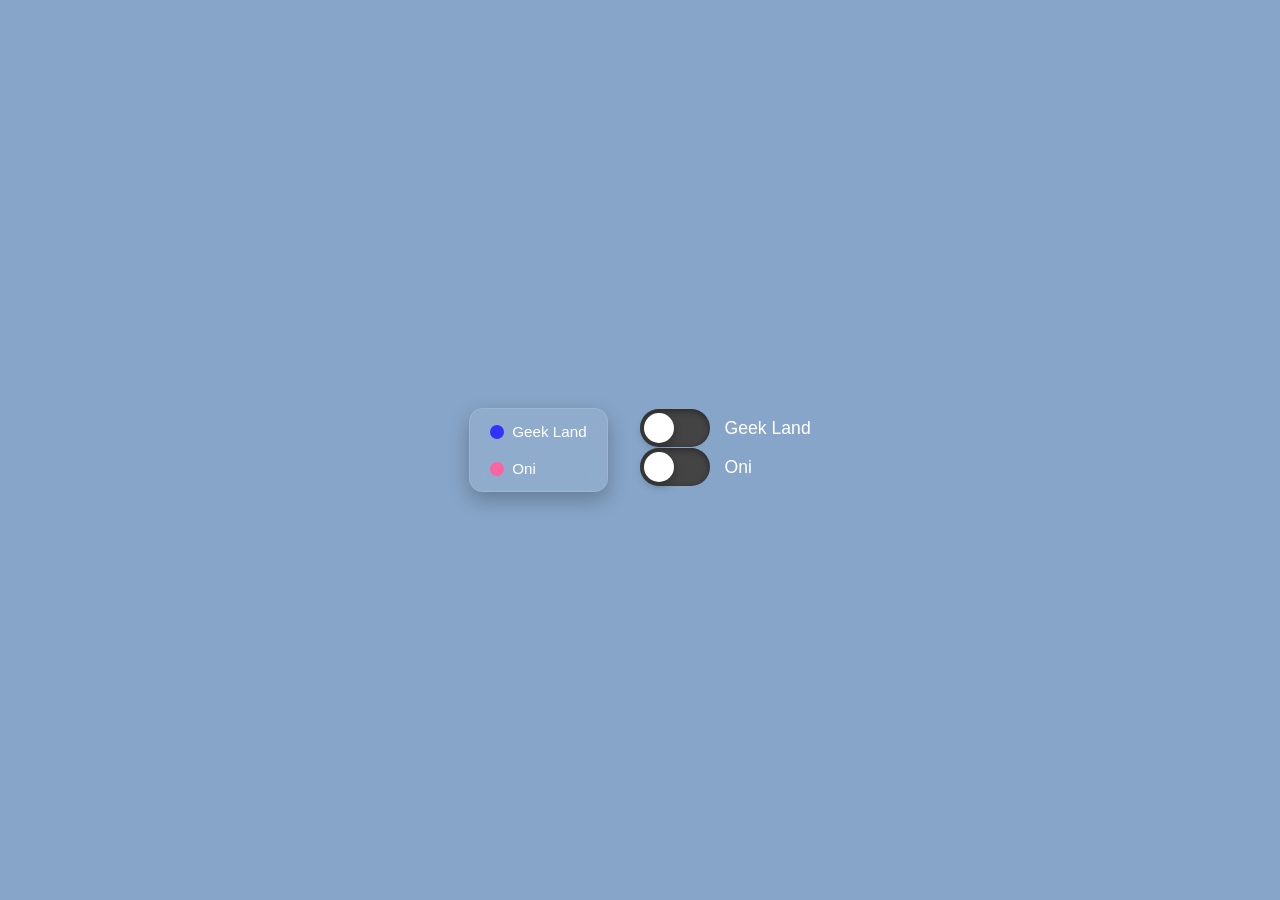
==== season_four/index.html @ 25dd7ee1 "feat: building a map for season 4. new files = [html, css, js]" ====
<!DOCTYPE html>
<html lang="en">
<head>
  <meta charset="UTF-8" />
  <title>Project ML</title>
  <link rel="stylesheet" href="styles.css?v=1" />
</head>
<body>
    <div id="top-container">
      <div id="ls">
        <!-- make a ledgend -->
         <div class="legend">
            <div class="legend-item">
                <span class="geekLand legend-color"></span>
                <span>Geek Land</span>
            </div>

            <div class="legend-item">
                <span class="oni legend-color"></span>
                <span>Oni</span>
            </div>

        </div>
      </div>
      <div id="rs">
        <div class="toggle-container">
            <label for="geekToggle" class="toggle">
                <input type="checkbox" id="geekToggle">
                <span class="slider"></span>
            </label>
            <span class="toggle-label">Geek Land</span>
        </div>

        <div class="toggle-container">
            <label for="oniToggle" class="toggle">
                <input type="checkbox" id="oniToggle">
                <span class="slider"></span>
            </label>
            <span class="toggle-label">Oni</span>
        </div>
      </div>
    </div>
    <div id="bottom-container"></div>
  
  <script src="app.js?v=1"></script>
</body>
</html>
---- season_four/styles.css ----
* {
    margin: 0;
    padding: 0;
    box-sizing: border-box;
}

:root {
    --geekColor: rgb(50, 50, 250);
    --oniColor: rgb(250, 100, 160);
}

body {
    height: 100vh;
    display: flex;
    flex-direction: column;
    justify-content: center;
    align-items: center;
    background: rgb(135, 165, 200);
    font-family: Arial, sans-serif;
}

#top-container {
    border: black 1px;
    display: flex;
    flex-direction: row;
    gap: 2rem;
}

/* ------- TOGGLES --------- */
.toggle-container {
    display: flex;
    align-items: center;
    gap: 15px;
    margin-top: 1px;
}

.toggle {
    position: relative;
    width: 70px;
    height: 38px;
}

.toggle input {
    display: none;
}

.slider {
    position: absolute;
    inset: 0;
    background: #444;
    border-radius: 50px;
    cursor: pointer;
    transition: all 0.3s ease;
    box-shadow: inset 0 2px 6px rgba(0,0,0,0.4);
}

.slider::before {
    content: "";
    position: absolute;
    width: 30px;
    height: 30px;
    left: 4px;
    top: 4px;
    background: white;
    border-radius: 50%;
    transition: all 0.3s ease;
    box-shadow: 0 4px 10px rgba(0,0,0,0.3);
}

input:checked + .slider {
    background: linear-gradient(135deg, #00c6ff, #0072ff);
    box-shadow: 0 0 15px rgba(0, 114, 255, 0.5);
}

input:checked + .slider::before {
    transform: translateX(32px);
}

.toggle-label {
    color: white;
    font-size: 1.1rem;
    min-width: 35px;
    transition: color 0.3s ease;
}

/* ------- LEGENDS -------- */
.legend {
    display: flex;
    flex-direction: column;
    gap: 20px;
    padding: 14px 20px;
    background: rgba(255, 255, 255, 0.08);
    border: 1px solid rgba(255, 255, 255, 0.12);
    border-radius: 14px;
    backdrop-filter: blur(10px);
    box-shadow: 0 8px 20px rgba(0, 0, 0, 0.25);
    width: fit-content;
    font-family: Arial, sans-serif;
    color: white;
}

.legend-item {
    display: flex;
    align-items: center;
    gap: 8px;
    font-size: 0.95rem;
}

.legend-color {
    width: 14px;
    height: 14px;
    border-radius: 50%;
    display: inline-block;
    box-shadow: 0 0 8px rgba(255,255,255,0.15);
}

.geekLand {
    background: var(--geekColor);
    box-shadow: var(--geekColor);
}
.oni {
    background: var(--oniColor);
    box-shadow: var(--oniColor);
}
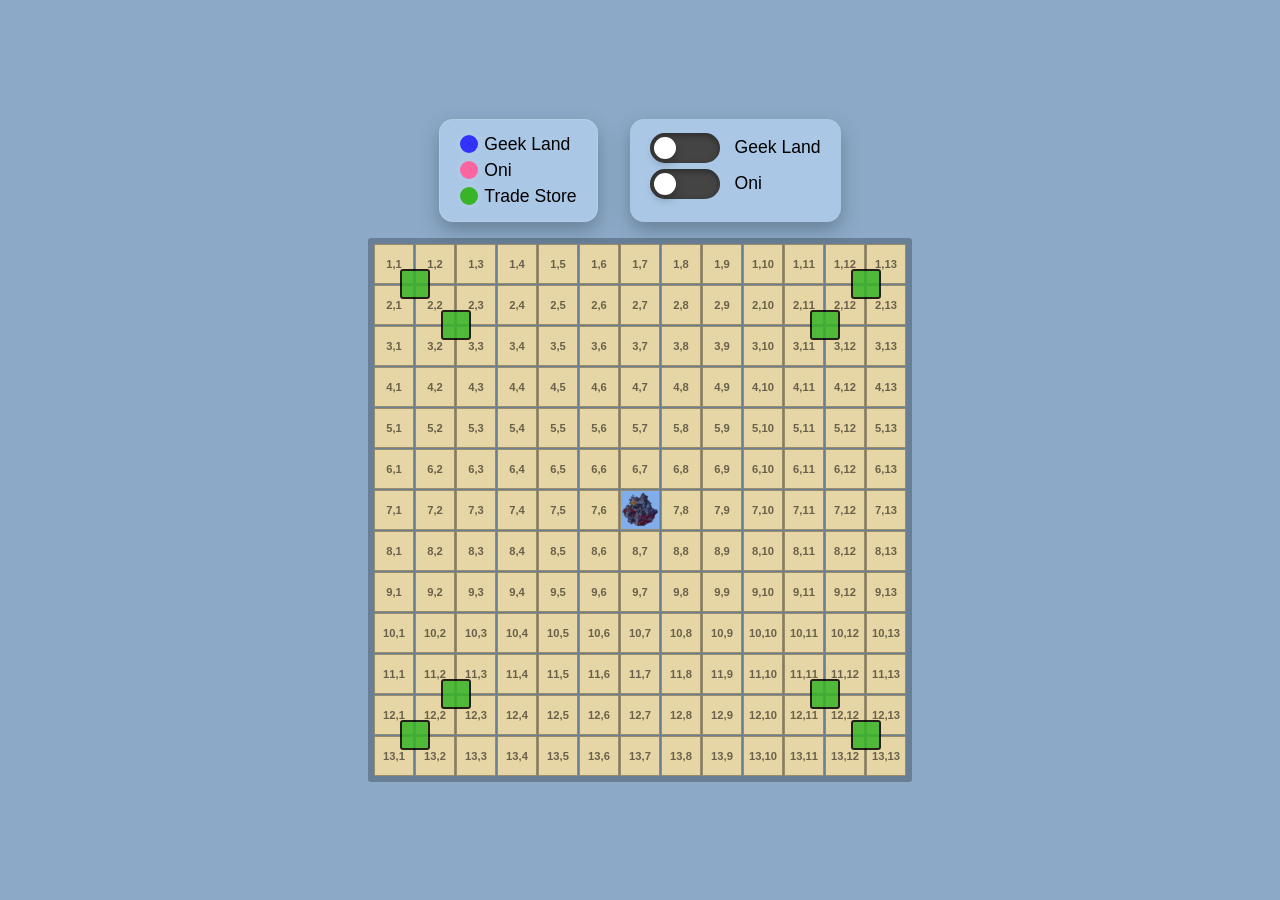
==== commit cf2a139c: "feat: added trade stores, fixed styling, updated land" ====
--- a/season_four/index.html
+++ b/season_four/index.html
@@ -11,15 +11,19 @@
         <!-- make a ledgend -->
          <div class="legend">
             <div class="legend-item">
-                <span class="geekLand legend-color"></span>
+                <span class="legend-color geekLand"></span>
                 <span>Geek Land</span>
             </div>
 
             <div class="legend-item">
-                <span class="oni legend-color"></span>
+                <span class="legend-color oni"></span>
                 <span>Oni</span>
             </div>
 
+            <div class="legend-item">
+                <span class="legend-color trade-store"></span>
+                <span>Trade Store</span>
+            </div>
         </div>
       </div>
       <div id="rs">
--- a/season_four/styles.css
+++ b/season_four/styles.css
@@ -5,8 +5,11 @@
 }
 
 :root {
+    --bodyBackGroundColor: rgb(140, 170, 200);
     --geekColor: rgb(50, 50, 250);
     --oniColor: rgb(250, 100, 160);
+    --tradeStoreColor: rgb(55, 180, 40);
+    --legendBackGroundColor: rgb(170, 200, 230);
 }
 
 body {
@@ -15,7 +18,7 @@
     flex-direction: column;
     justify-content: center;
     align-items: center;
-    background: rgb(135, 165, 200);
+    background: var(--bodyBackGroundColor);
     font-family: Arial, sans-serif;
 }
 
@@ -26,18 +29,43 @@
     gap: 2rem;
 }
 
+#bottom-container {
+    position: relative;
+    margin-top: 1rem;
+    display: grid;
+    grid-template-columns: repeat(13, 40px);
+    grid-template-rows: repeat(13, 40px);
+    gap: 1px;
+    padding: 6px;
+    background: rgba(0, 0, 0, 0.25);
+    border-radius: 3px;
+}
+
 /* ------- TOGGLES --------- */
+#rs {
+    display: flex;
+    flex-direction: column;
+    gap: 6px;
+    background-color: var(--legendBackGroundColor);
+    padding: 14px 20px;
+    
+    border-radius: 14px;
+    backdrop-filter: blur(10px);
+    box-shadow: 0 8px 20px rgba(0, 0, 0, 0.25);
+    width: fit-content;
+    font-family: Arial, sans-serif;
+}
+
 .toggle-container {
     display: flex;
     align-items: center;
     gap: 15px;
-    margin-top: 1px;
 }
 
 .toggle {
     position: relative;
     width: 70px;
-    height: 38px;
+    height: 30px;
 }
 
 .toggle input {
@@ -57,8 +85,8 @@
 .slider::before {
     content: "";
     position: absolute;
-    width: 30px;
-    height: 30px;
+    width: 22px;
+    height: 22px;
     left: 4px;
     top: 4px;
     background: white;
@@ -73,11 +101,10 @@
 }
 
 input:checked + .slider::before {
-    transform: translateX(32px);
+    transform: translateX(41px);
 }
 
 .toggle-label {
-    color: white;
     font-size: 1.1rem;
     min-width: 35px;
     transition: color 0.3s ease;
@@ -87,38 +114,99 @@
 .legend {
     display: flex;
     flex-direction: column;
-    gap: 20px;
+    gap: 5px;
     padding: 14px 20px;
     background: rgba(255, 255, 255, 0.08);
+    background-color: var(--legendBackGroundColor);
     border: 1px solid rgba(255, 255, 255, 0.12);
     border-radius: 14px;
     backdrop-filter: blur(10px);
     box-shadow: 0 8px 20px rgba(0, 0, 0, 0.25);
     width: fit-content;
     font-family: Arial, sans-serif;
-    color: white;
 }
 
 .legend-item {
     display: flex;
     align-items: center;
-    gap: 8px;
-    font-size: 0.95rem;
+    gap: 6px;
+    font-size: 1.1rem;
 }
 
 .legend-color {
-    width: 14px;
-    height: 14px;
+    width: 18px;
+    height: 18px;
     border-radius: 50%;
     display: inline-block;
     box-shadow: 0 0 8px rgba(255,255,255,0.15);
 }
 
-.geekLand {
+.legend-color.geekLand {
     background: var(--geekColor);
-    box-shadow: var(--geekColor);
-}
-.oni {
+}
+
+.legend-color.oni {
     background: var(--oniColor);
-    box-shadow: var(--oniColor);
-}
+}
+
+.legend-color.trade-store {
+    background: var(--tradeStoreColor);
+}
+
+/* ------ MAP ------- */
+
+
+.map-cell {
+    width: 40px;
+    height: 40px;
+    background: #e7d6a5;
+    border: 1px solid rgba(0,0,0,0.35);
+    border-radius: 1px;
+    display: flex;
+    align-items: center;
+    justify-content: center;
+    font-size: 0.7rem;
+    font-weight: bold;
+    color: rgba(0,0,0,0.55);
+    overflow: hidden;
+}
+
+.map-cell.geekLand {
+    background: var(--geekColor);
+    color: white;
+}
+
+.map-cell.oni {
+    background: var(--oniColor);
+    color: white;
+}
+
+.map-cell.general {
+    outline: 3px solid gold;
+    box-shadow: 0 0 12px gold;
+}
+
+.map-cell img {
+    width: 100%;
+    height: 100%;
+    object-fit: cover;
+    display: block;
+}
+
+.map-cell.trade-store {
+    background: var(--tradeStoreColor);
+    color: black;
+}
+
+.trade-store-overlay {
+    position: absolute;
+    width: 30px;
+    height: 30px;
+    background: var(--tradeStoreColor);
+    border: 2px solid black;
+    border-radius: 3px;
+    transform: translate(-50%, -50%);
+    z-index: 10;
+    pointer-events: none;
+    opacity: 0.85;
+}
